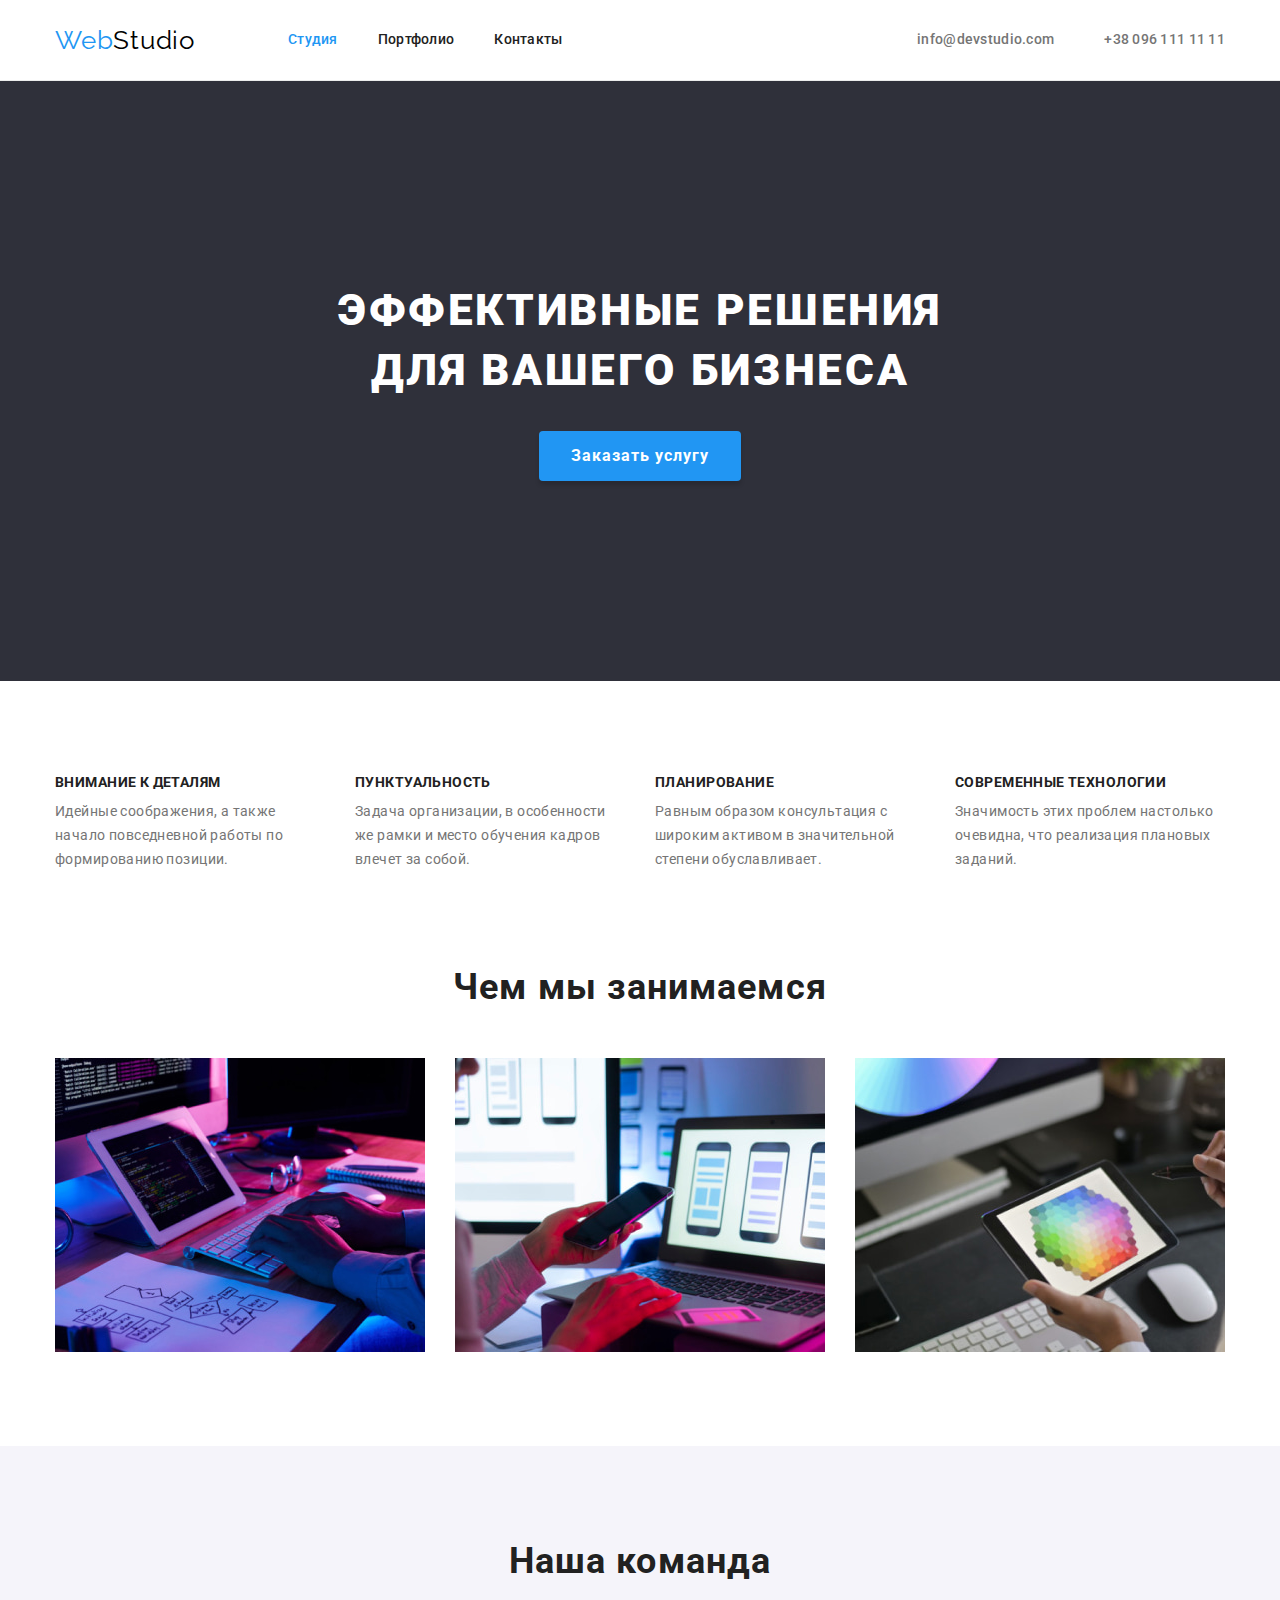
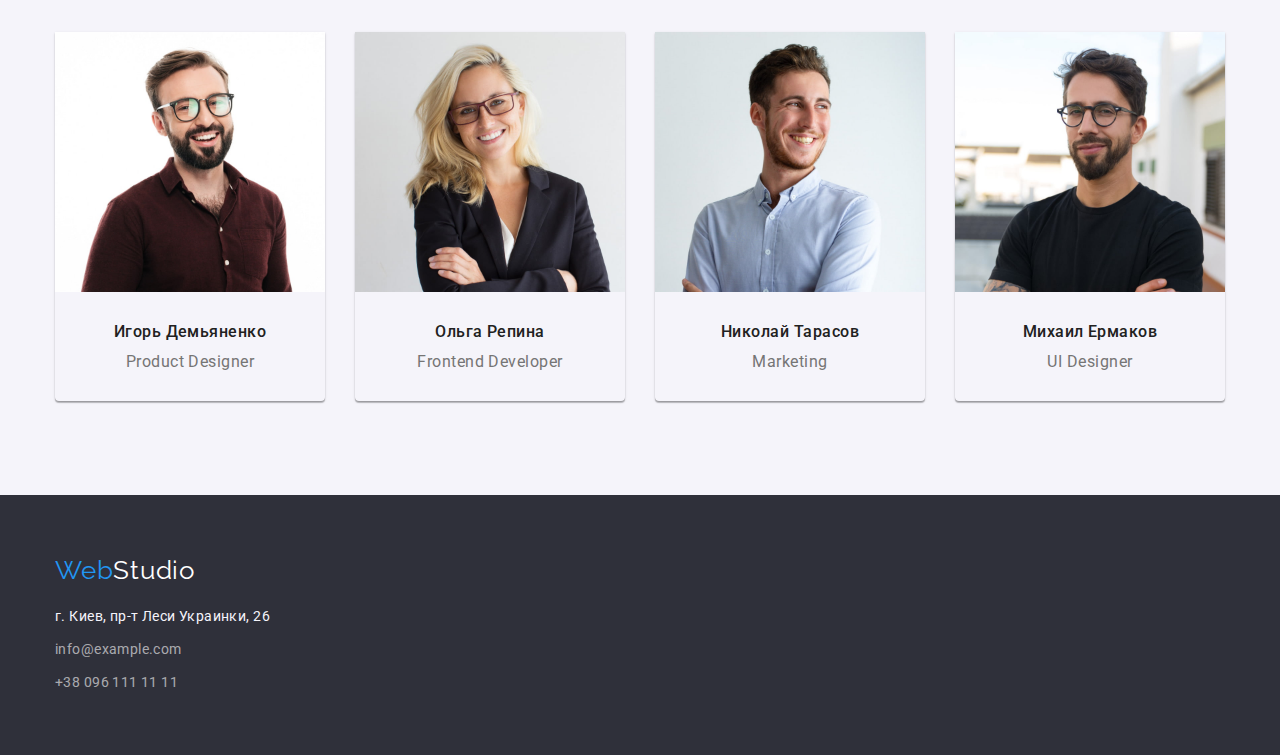
==== index.html @ ed841d20 "Start" ====
<!DOCTYPE html>
<html lang="ru">
  <head>
    <meta charset="UTF-8" />
    <meta http-equiv="X-UA-Compatible" content="IE=edge" />
    <meta name="viewport" content="width=device-width, initial-scale=1.0" />
    <title>Студия</title>
    <link rel="preconnect" href="https://fonts.googleapis.com" />
    <link rel="preconnect" href="https://fonts.gstatic.com" crossorigin />
    <link
      href="https://fonts.googleapis.com/css2?family=Raleway:wght@700&family=Roboto:wght@400;500;700;900&display=swap"
      rel="stylesheet"
    />
    <link
      href="https://cdn.jsdelivr.net/npm/modern-normalize@1.1.0/modern-normalize.min.css"
      rel="stylesheet"
    />
    <link rel="stylesheet" href="./css/styles.css" />
  </head>
  <body>
    <!--header-->
    <header class="header">
      <div class="container header-container">
        <a class="logo link" href="./index.html" lang="en"
          ><span class="logo-blue">Web</span>Studio</a
        >
        <nav class="nav">
          <ul class="nav-list list">
            <li class="nav-item">
              <a class="nav-link link current" href="./index.html">Студия</a>
            </li>
            <li class="nav-item"><a class="nav-link link" href="./portfolio.html">Портфолио</a></li>
            <li class="nav-item"><a class="nav-link link" href="">Контакты</a></li>
          </ul>
        </nav>
        <ul class="contacts list">
          <li class="contacts-mail">
            <a class="nav-link contact-link link" href="mailto:info@devstudio.com"
              >info@devstudio.com</a
            >
          </li>
          <li class="contacts-tel">
            <a class="nav-link contact-link link" href="tel:+380961111111">+38 096 111 11 11</a>
          </li>
        </ul>
      </div>
    </header>

    <!--content-->
    <main>
      <!--Main banner-->
      <section class="hero">
        <div class="container hero-container">
          <h1 class="hero-txt">Эффективные решения для вашего бизнеса</h1>
          <button class="hero-batton" type="button">Заказать услугу</button>
        </div>
      </section>

      <!-- benefits -->
      <section class="benefits section">
        <div class="container">
          <h2 class="visually-hidden">Наши преимущества</h2>
          <ul class="benefits-list list">
            <li class="benefits-item">
              <h3 class="benefits-title">Внимание к деталям</h3>
              <p class="benefits-txt">
                Идейные соображения, а также начало повседневной работы по формированию позиции.
              </p>
            </li>
            <li class="benefits-item">
              <h3 class="benefits-title">Пунктуальность</h3>
              <p class="benefits-txt">
                Задача организации, в особенности же рамки и место обучения кадров влечет за собой.
              </p>
            </li>
            <li class="benefits-item">
              <h3 class="benefits-title">Планирование</h3>
              <p class="benefits-txt">
                Равным образом консультация с широким активом в значительной степени обуславливает.
              </p>
            </li>
            <li class="benefits-item">
              <h3 class="benefits-title">Современные технологии</h3>
              <p class="benefits-txt">
                Значимость этих проблем настолько очевидна, что реализация плановых заданий.
              </p>
            </li>
          </ul>
        </div>
      </section>

      <!-- our work -->
      <section class="work section">
        <div class="container">
          <h2 class="work-title">Чем мы занимаемся</h2>
          <ul class="work-list list">
            <li class="work-item">
              <img
                src="./images/our_work/img_2_1.jpg"
                alt="разработка кода десктопных приложений"
                width="370"
                height="294"
              />
            </li>
            <li class="work-item">
              <img
                src="./images/our_work/img_2_2.jpg"
                alt="разработка мобильных приложений"
                width="370"
                height="294"
              />
            </li>
            <li class="work-item">
              <img
                src="./images/our_work/img_2_3.jpg"
                alt="разработка дизайна"
                width="370"
                height="294"
              />
            </li>
          </ul>
        </div>
      </section>

      <!-- our team -->
      <section class="team section">
        <div class="container">
          <h2 class="team-title">Наша команда</h2>
          <ul class="team-list list">
            <li class="team-item">
              <img
                src="./images/our_team/img_3_1.jpg"
                alt="мужчина в очках и бородой"
                width="270"
                height="260"
              />
              <div class="team-content">
                <h3 class="team-name">Игорь Демьяненко</h3>
                <p class="team-txt" lang="en">Product Designer</p>
              </div>
            </li>
            <li class="team-item">
              <img
                src="./images/our_team/img_3_2.jpg"
                alt="женщина блондинка в очках"
                width="270"
                height="260"
              />
              <div class="team-content">
                <h3 class="team-name">Ольга Репина</h3>
                <p class="team-txt" lang="en">Frontend Developer</p>
              </div>
            </li>
            <li class="team-item">
              <img
                src="./images/our_team/img_3_3.jpg"
                alt="мужчина с улыбкой"
                width="270"
                height="260"
              />
              <div class="team-content">
                <h3 class="team-name">Николай Тарасов</h3>
                <p class="team-txt" lang="en">Marketing</p>
              </div>
            </li>
            <li class="team-item">
              <img
                src="./images/our_team/img_3_4.jpg"
                alt="тщеславний мужик в очках и бородой"
                width="270"
                height="260"
              />
              <div class="team-content">
                <h3 class="team-name">Михаил Ермаков</h3>
                <p class="team-txt" lang="en">UI Designer</p>
              </div>
            </li>
          </ul>
        </div>
      </section>
    </main>

    <!--footer-->
    <footer class="footer">
      <div class="container">
        <a class="logo logo-footer link" href="./index.html">
          <span class="logo-blue">Web</span>Studio</a
        >
        <address class="address">
          <p class="address-fact">г. Киев, пр-т Леси Украинки, 26</p>
          <ul class="address-list list">
            <li class="footer-contact">
              <a class="footer-link link" href="mailto:info@devstudio.com">info@example.com</a>
            </li>
            <li class="footer-contact">
              <a class="footer-link link" href="tel:+380961111111">+38 096 111 11 11</a>
            </li>
          </ul>
        </address>
      </div>
    </footer>
  </body>
</html>
---- css/styles.css ----
:root {
    /* fonts */
    --main-font: 'Roboto', sans-serif;
    --logo-font: 'Raleway', sans-serif;

    /* colors fonts */
    --logo-blue: #2196F3;
    --logo-dark: #000000;
    --txt-header: #212121;
    --txt-header-contact: #757575;
    --txt-header-hover: #2196F3;
    --txt-hero: #FFFFFF;
    --link-footer: rgba(255, 255, 255, 0.6);

    /* background-color */
    
    --main-backbackground: #FFFFFF;
    --secondary-backbackground: #F5F4FA;
    --hero-background: #2F303A;
    --hero-button: #2196F3;
    --hero-button-hover: #188CE8;

}

body {
    font-family: var(--main-font);
    color: var(--txt-header);
    background-color: var(--main-backbackground);
}


h1,
h2,
h3,
p {
    margin-top: 0;
}

h1:last-child,
h2:last-child,
h3:last-child,
p:last-child {
    margin-bottom: 0;
}

img {
    display: block;
    max-width: 100%;
    height: auto;
}

.list {
    list-style: none;
    padding-left: 0;
    margin-top: 0;
    margin-bottom: 0;
}

.link {
    text-decoration: none;
}

.container {
    width: 1200px;
    padding-left: 15px;
    padding-right: 15px;
    margin-left: auto;
    margin-right: auto;
}

.section {
    padding-top: 94px;
    padding-bottom: 94px;
}

.visually-hidden {
    position: absolute;
    width: 1px;
    height: 1px;
    margin: -1px;
    border: 0;
    padding: 0;
    white-space: nowrap;
    clip-path: inset(100%);
    clip: rect(0 0 0 0);
    overflow: hidden;
}

/* header */
.header {
    border-bottom: 1px solid #ececec;
}

.header-container {
    display: flex;
    align-items: center;
}

.logo {
    margin-right: 93px;

    font-family: var(--logo-font);
    color: var(--logo-dark);
    font-size: 26px;
    line-height: 1.19;
    letter-spacing: 0.03em;
}

.logo-blue {
    color: var(--logo-blue);
}

.nav-list {
    display: flex;

}

.nav-item {
    margin-right: 40px;
}

.nav-item:last-child {
    margin-right: 0;
}

.nav-link {
    display: block;
    padding-top: 32px;
    padding-bottom: 32px;

    color: var(--txt-header);
    font-style: normal;
    font-weight: 500;
    font-size: 14px;
    line-height: 1.14;
    letter-spacing: 0.02em;
}

.nav-link:hover,
.nav-link:focus {
    color: var(--txt-header-hover);
}

.contacts {
    display: flex;
    margin-left: auto;
}

.contact-link {
    margin-left: 50px;

    color: var(--txt-header-contact);
}

.nav-link.current {
    color: var(--logo-blue);
}

/* hero */
.hero {
    background-color: var(--hero-background);
}

.hero-container {
    padding: 200px 0;
}

.hero-txt {
    max-width: 696px;
    margin-left: auto;
    margin-right: auto;
    margin-bottom: 30px;

    color: var(--txt-hero);
    font-weight: 900;
    font-size: 44px;
    line-height: 1.36;
    text-align: center;
    letter-spacing: 0.06em;
    text-transform: uppercase;
}

.hero-batton {
    max-width: 350px;
    min-width: 200px;

    padding: 10px 32px;
    margin-left: auto;
    margin-right: auto;

    box-shadow: 0px 4px 4px rgba(0, 0, 0, 0.15);
    border: none;
    border-radius: 4px;


    font-family: var(--main-font);
    background-color: var(--hero-button);
    color: var(--txt-hero);
    font-weight: bold;
    font-size: 16px;
    line-height: 1.87;
    display: flex;
    align-items: center;
    text-align: center;
    letter-spacing: 0.06em;
    cursor: pointer;
}

.hero-batton:hover,
.hero-batton:focus {
    background-color: var(--hero-button-hover);
}


/* benefits */

.benefits {
    padding-bottom: 0;
}

.benefits-list {
    display: flex;
}

.benefits-item {
    margin-right: 30px;
    flex-basis: calc((100% - 90px) / 4);
}

.benefits-item:last-child {
    margin-right: 0;
}

.benefits-title {
    margin-bottom: 10px;

    font-weight: 700;
    font-size: 14px;
    line-height: 1.14;
    letter-spacing: 0.03em;
    text-transform: uppercase;
}

.benefits-txt {
    color: var(--txt-header-contact);
    font-weight: 400;
    font-size: 14px;
    line-height: 1.71;
    letter-spacing: 0.03em;
}

/* work */

.work-title {
    margin-bottom: 50px;

    font-family: 'Roboto';
    font-weight: 700;
    font-size: 36px;
    line-height: 1.17;
    text-align: center;
    letter-spacing: 0.03em;
}

.work-list {
    display: flex;
}

.work-item {
margin-right: 30px;
flex-basis: calc((100% - 60px) / 3);
}

.work-item:last-child {
    margin-right: 0;
 }


/* team */

.team {
    background-color: var(--secondary-backbackground);
}

.team-title {
    margin-bottom: 50px;

    font-family: 'Roboto';
    font-weight: 700;
    font-size: 36px;
    line-height: 1.17;
    text-align: center;
    letter-spacing: 0.03em;
}

.team-list {
    display: flex;
}

.team-item {
    margin-right: 30px;
    flex-basis: calc((100% - 90px) / 4);

    box-shadow: 0px 1px 3px rgba(0, 0, 0, 0.12), 0px 1px 1px rgba(0, 0, 0, 0.14), 0px 2px 1px rgba(0, 0, 0, 0.2);
    border-radius: 0px 0px 4px 4px;
}

.team-item:last-child {
    margin-right: 0;
}

.team-content {
    padding: 30px 0;
}

.team-name {
    margin-bottom: 10px;

    font-weight: 500;
    font-size: 16px;
    line-height: 1.19;
    text-align: center;
    letter-spacing: 0.03em;
}

.team-txt {
    color: var(--txt-header-contact);
    font-weight: 400;
    font-size: 16px;
    line-height: 1.19;
    text-align: center;
    letter-spacing: 0.03em;
}

/* footer */

.footer {
    padding: 60px 0;

    background-color: var(--hero-background);
}

.logo-footer {
    display: block;
    margin-right: 0;
    margin-bottom: 20px;

    color: var(--main-backbackground);
}

.footer-link {
    color: var(--link-footer);
    font-weight: 400;
    font-size: 14px;
    line-height: 1.71;
    letter-spacing: 0.03em;
}

.footer-link:hover,
.footer-link:focus {
    color: var(--txt-header-hover);
}

.address {

    color: var(--secondary-backbackground);
    font-style: normal;
    font-weight: 400;
    font-size: 14px;
    line-height: 1.71;
    letter-spacing: 0.03em;
}

.address-fact,
.footer-contact {
    margin-bottom: 9px;
}

.footer-contact:last-child {
    margin-bottom: 0;
}

/* portfolio */

.porfolio-buttons {
    display: flex;
    justify-content: center;

    margin-bottom: 50px;
}

.portfolio-btitem {
    margin-right: 8px;
}

.porfolio-btitem:last-child {
    margin-right: 0;
}

.porfolio-button {
    padding: 6px 22px;
    
    background-color: var(--secondary-backbackground);
    font-weight: 500;
    font-size: 16px;
    line-height: 1.62;
    text-align: center;
    letter-spacing: 0.03em;
    cursor: pointer;

    border-radius: 4px;
    border: none;
}

.porfolio-button:hover,
.porfolio-button:focus {
    background-color: var(--hero-button);
    color: var(--main-backbackground);
}

.portfolio-cards {
    display: flex;
    flex-wrap: wrap;
}

.porfolio-card {
    margin-right: 30px;
    margin-bottom: 30px;
    flex-basis: calc((100% - 60px) / 3);

}

.porfolio-card:nth-child(3n) {
    margin-right: 0;
}

.porfolio-card:nth-last-child(-n+3) {
    margin-bottom: 0;
}

.porfolio-content {
    padding: 20px 24px;

    border: 1px solid #EEEEEE;
    border-top: none;
}

.porfolio-card-title {
    margin-bottom: 4px;

    color: var(--txt-header);
    font-style: normal;
    font-weight: 700;
    font-size: 18px;
    line-height: 2;
    letter-spacing: 0.06em;
}

.porfolio-card-txt {
    color: var(--txt-header-contact);
    font-weight: 400;
    font-size: 16px;
    line-height: 1.88;
    letter-spacing: 0.03em;
}
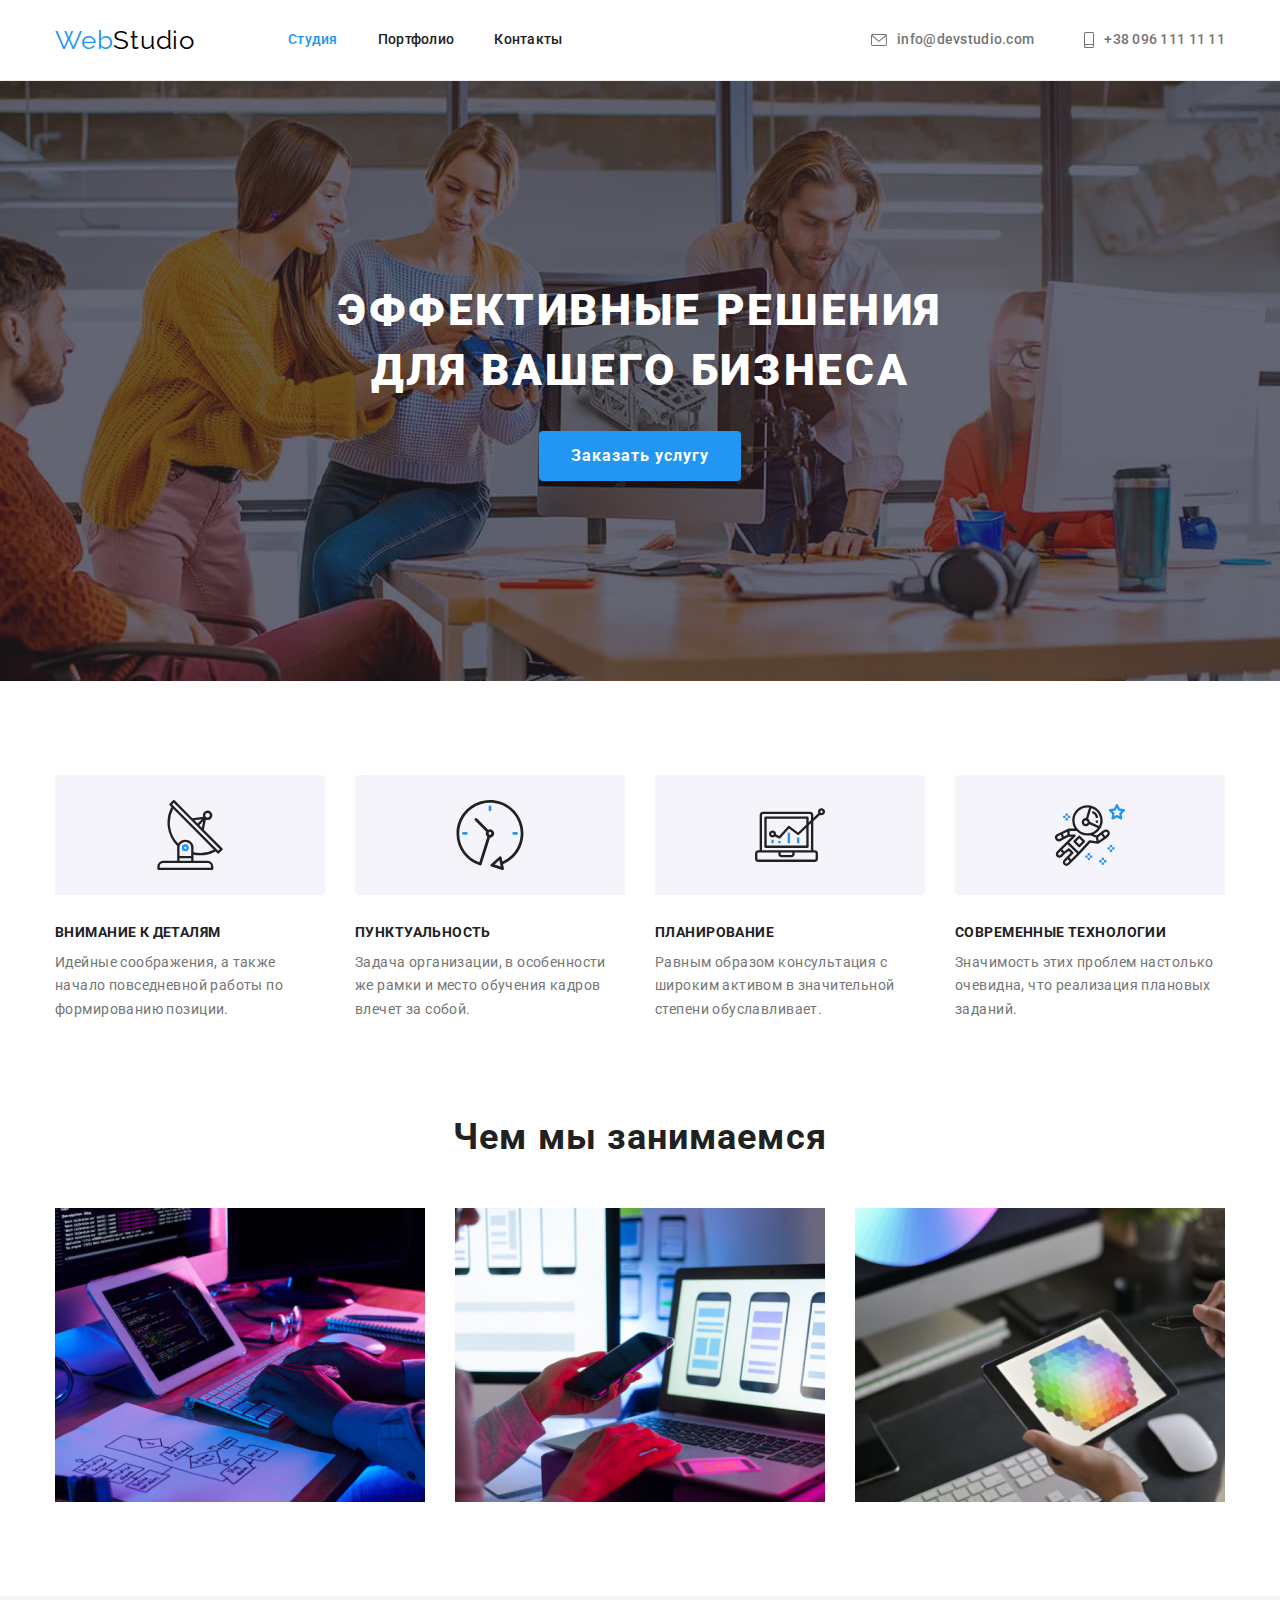
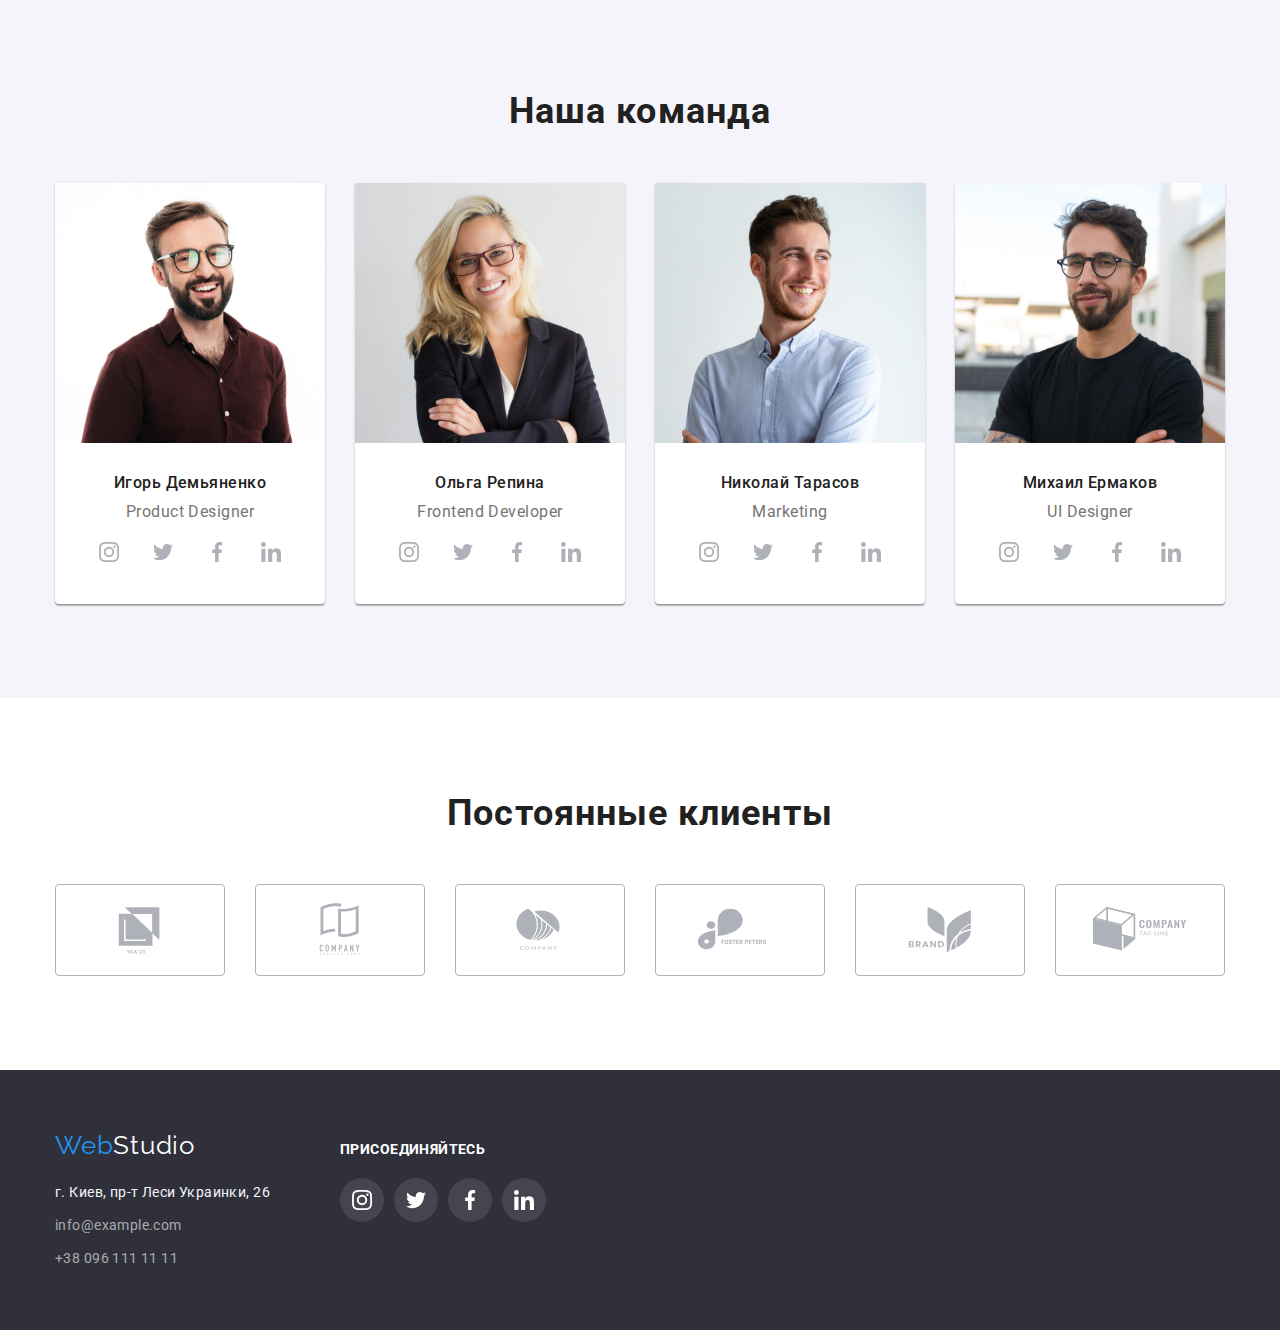
==== commit 1f492024: "finish" ====
--- a/index.html
+++ b/index.html
@@ -35,12 +35,20 @@
         </nav>
         <ul class="contacts list">
           <li class="contacts-mail">
-            <a class="nav-link contact-link link" href="mailto:info@devstudio.com"
-              >info@devstudio.com</a
+            <a class="nav-link contact-link link" href="mailto:info@devstudio.com">
+              <svg class="header-icon" width="16" height="12">
+                <use href="./images/icons.svg#envelope-hover"></use>
+              </svg>
+              info@devstudio.com</a
             >
           </li>
           <li class="contacts-tel">
-            <a class="nav-link contact-link link" href="tel:+380961111111">+38 096 111 11 11</a>
+            <a class="nav-link contact-link link" href="tel:+380961111111">
+              <svg class="header-icon" width="10" height="16">
+                <use href="./images/icons.svg#smartphone"></use>
+              </svg>
+              +38 096 111 11 11</a
+            >
           </li>
         </ul>
       </div>
@@ -50,7 +58,7 @@
     <main>
       <!--Main banner-->
       <section class="hero">
-        <div class="container hero-container">
+        <div class="container">
           <h1 class="hero-txt">Эффективные решения для вашего бизнеса</h1>
           <button class="hero-batton" type="button">Заказать услугу</button>
         </div>
@@ -62,24 +70,44 @@
           <h2 class="visually-hidden">Наши преимущества</h2>
           <ul class="benefits-list list">
             <li class="benefits-item">
+              <div class="benefits-devs">
+                <svg class="benefits-icon" width="70" height="70">
+                  <use href="./images/icons.svg#antenna"></use>
+                </svg>
+              </div>
               <h3 class="benefits-title">Внимание к деталям</h3>
               <p class="benefits-txt">
                 Идейные соображения, а также начало повседневной работы по формированию позиции.
               </p>
             </li>
             <li class="benefits-item">
+              <div class="benefits-devs">
+                <svg class="benefits-icon" width="70" height="70">
+                  <use href="./images/icons.svg#clock"></use>
+                </svg>
+              </div>
               <h3 class="benefits-title">Пунктуальность</h3>
               <p class="benefits-txt">
                 Задача организации, в особенности же рамки и место обучения кадров влечет за собой.
               </p>
             </li>
             <li class="benefits-item">
+              <div class="benefits-devs">
+                <svg class="benefits-icon" width="70" height="70">
+                  <use href="./images/icons.svg#diagram"></use>
+                </svg>
+              </div>
               <h3 class="benefits-title">Планирование</h3>
               <p class="benefits-txt">
                 Равным образом консультация с широким активом в значительной степени обуславливает.
               </p>
             </li>
             <li class="benefits-item">
+              <div class="benefits-devs">
+                <svg class="benefits-icon" width="70" height="70">
+                  <use href="./images/icons.svg#astronaut"></use>
+                </svg>
+              </div>
               <h3 class="benefits-title">Современные технологии</h3>
               <p class="benefits-txt">
                 Значимость этих проблем настолько очевидна, что реализация плановых заданий.
@@ -137,6 +165,36 @@
               <div class="team-content">
                 <h3 class="team-name">Игорь Демьяненко</h3>
                 <p class="team-txt" lang="en">Product Designer</p>
+                <ul class="team-social list">
+                  <li class="team-social-item">
+                    <a class="team-social-link link" href="" aria-label="Instagram">
+                      <svg class="team-social-icon" width="20" height="20">
+                        <use href="./images/icons.svg#instagram"></use>
+                      </svg>
+                    </a>
+                  </li>
+                  <li class="team-social-item">
+                    <a class="team-social-link link" href="" aria-label="Instagram">
+                      <svg class="team-social-icon" width="20" height="20">
+                        <use href="./images/icons.svg#twitter"></use>
+                      </svg>
+                    </a>
+                  </li>
+                  <li class="team-social-item">
+                    <a class="team-social-link link" href="" aria-label="Instagram">
+                      <svg class="team-social-icon" width="20" height="20">
+                        <use href="./images/icons.svg#facebook"></use>
+                      </svg>
+                    </a>
+                  </li>
+                  <li class="team-social-item">
+                    <a class="team-social-link link" href="" aria-label="Instagram">
+                      <svg class="team-social-icon" width="20" height="20">
+                        <use href="./images/icons.svg#linkedin"></use>
+                      </svg>
+                    </a>
+                  </li>
+                </ul>
               </div>
             </li>
             <li class="team-item">
@@ -149,6 +207,36 @@
               <div class="team-content">
                 <h3 class="team-name">Ольга Репина</h3>
                 <p class="team-txt" lang="en">Frontend Developer</p>
+                <ul class="team-social list">
+                  <li class="team-social-item">
+                    <a class="team-social-link link" href="" aria-label="Instagram">
+                      <svg class="team-social-icon" width="20" height="20">
+                        <use href="./images/icons.svg#instagram"></use>
+                      </svg>
+                    </a>
+                  </li>
+                  <li class="team-social-item">
+                    <a class="team-social-link link" href="" aria-label="Instagram">
+                      <svg class="team-social-icon" width="20" height="20">
+                        <use href="./images/icons.svg#twitter"></use>
+                      </svg>
+                    </a>
+                  </li>
+                  <li class="team-social-item">
+                    <a class="team-social-link link" href="" aria-label="Instagram">
+                      <svg class="team-social-icon" width="20" height="20">
+                        <use href="./images/icons.svg#facebook"></use>
+                      </svg>
+                    </a>
+                  </li>
+                  <li class="team-social-item">
+                    <a class="team-social-link link" href="" aria-label="Instagram">
+                      <svg class="team-social-icon" width="20" height="20">
+                        <use href="./images/icons.svg#linkedin"></use>
+                      </svg>
+                    </a>
+                  </li>
+                </ul>
               </div>
             </li>
             <li class="team-item">
@@ -161,6 +249,36 @@
               <div class="team-content">
                 <h3 class="team-name">Николай Тарасов</h3>
                 <p class="team-txt" lang="en">Marketing</p>
+                <ul class="team-social list">
+                  <li class="team-social-item">
+                    <a class="team-social-link link" href="" aria-label="Instagram">
+                      <svg class="team-social-icon" width="20" height="20">
+                        <use href="./images/icons.svg#instagram"></use>
+                      </svg>
+                    </a>
+                  </li>
+                  <li class="team-social-item">
+                    <a class="team-social-link link" href="" aria-label="Instagram">
+                      <svg class="team-social-icon" width="20" height="20">
+                        <use href="./images/icons.svg#twitter"></use>
+                      </svg>
+                    </a>
+                  </li>
+                  <li class="team-social-item">
+                    <a class="team-social-link link" href="" aria-label="Instagram">
+                      <svg class="team-social-icon" width="20" height="20">
+                        <use href="./images/icons.svg#facebook"></use>
+                      </svg>
+                    </a>
+                  </li>
+                  <li class="team-social-item">
+                    <a class="team-social-link link" href="" aria-label="Instagram">
+                      <svg class="team-social-icon" width="20" height="20">
+                        <use href="./images/icons.svg#linkedin"></use>
+                      </svg>
+                    </a>
+                  </li>
+                </ul>
               </div>
             </li>
             <li class="team-item">
@@ -173,6 +291,36 @@
               <div class="team-content">
                 <h3 class="team-name">Михаил Ермаков</h3>
                 <p class="team-txt" lang="en">UI Designer</p>
+                <ul class="team-social list">
+                  <li class="team-social-item">
+                    <a class="team-social-link link" href="" aria-label="Instagram">
+                      <svg class="team-social-icon" width="20" height="20">
+                        <use href="./images/icons.svg#instagram"></use>
+                      </svg>
+                    </a>
+                  </li>
+                  <li class="team-social-item">
+                    <a class="team-social-link link" href="" aria-label="Instagram">
+                      <svg class="team-social-icon" width="20" height="20">
+                        <use href="./images/icons.svg#twitter"></use>
+                      </svg>
+                    </a>
+                  </li>
+                  <li class="team-social-item">
+                    <a class="team-social-link link" href="" aria-label="Instagram">
+                      <svg class="team-social-icon" width="20" height="20">
+                        <use href="./images/icons.svg#facebook"></use>
+                      </svg>
+                    </a>
+                  </li>
+                  <li class="team-social-item">
+                    <a class="team-social-link link" href="" aria-label="Instagram">
+                      <svg class="team-social-icon" width="20" height="20">
+                        <use href="./images/icons.svg#linkedin"></use>
+                      </svg>
+                    </a>
+                  </li>
+                </ul>
               </div>
             </li>
           </ul>
@@ -180,23 +328,109 @@
       </section>
     </main>
 
+    <!-- client -->
+    <section class="client section">
+      <div class="container">
+        <h2 class="client-title">Постоянные клиенты</h2>
+        <ul class="client-list list">
+          <li class="client-item">
+            <a class="client-link link" href="">
+              <svg class="client-icon" width="106" height="60">
+                <use href="./images/icons.svg#logo-1"></use>
+              </svg>
+            </a>
+          </li>
+          <li class="client-item">
+            <a class="client-link link" href="">
+              <svg class="client-icon" width="106" height="60">
+                <use href="./images/icons.svg#logo-2"></use>
+              </svg>
+            </a>
+          </li>
+          <li class="client-item">
+            <a class="client-link link" href="">
+              <svg class="client-icon" width="106" height="60">
+                <use href="./images/icons.svg#logo-3"></use>
+              </svg>
+            </a>
+          </li>
+          <li class="client-item">
+            <a class="client-link link" href="">
+              <svg class="client-icon" width="106" height="60">
+                <use href="./images/icons.svg#logo-4"></use>
+              </svg>
+            </a>
+          </li>
+          <li class="client-item">
+            <a class="client-link link" href="">
+              <svg class="client-icon" width="106" height="60">
+                <use href="./images/icons.svg#logo-5"></use>
+              </svg>
+            </a>
+          </li>
+          <li class="client-item">
+            <a class="client-link link" href="">
+              <svg class="client-icon" width="106" height="60">
+                <use href="./images/icons.svg#logo-6"></use>
+              </svg>
+            </a>
+          </li>
+        </ul>
+      </div>
+    </section>
+
     <!--footer-->
     <footer class="footer">
-      <div class="container">
-        <a class="logo logo-footer link" href="./index.html">
-          <span class="logo-blue">Web</span>Studio</a
-        >
-        <address class="address">
-          <p class="address-fact">г. Киев, пр-т Леси Украинки, 26</p>
-          <ul class="address-list list">
-            <li class="footer-contact">
-              <a class="footer-link link" href="mailto:info@devstudio.com">info@example.com</a>
-            </li>
-            <li class="footer-contact">
-              <a class="footer-link link" href="tel:+380961111111">+38 096 111 11 11</a>
+      <div class="container footer-container">
+        <div class="logo-address">
+          <a class="logo logo-footer link" href="./index.html">
+            <span class="logo-blue">Web</span>Studio</a
+          >
+          <address class="address">
+            <p class="address-fact">г. Киев, пр-т Леси Украинки, 26</p>
+            <ul class="address-list list">
+              <li class="footer-contact">
+                <a class="footer-link link" href="mailto:info@devstudio.com">info@example.com</a>
+              </li>
+              <li class="footer-contact">
+                <a class="footer-link link" href="tel:+380961111111">+38 096 111 11 11</a>
+              </li>
+            </ul>
+          </address>
+        </div>
+        <div class="footer-social">
+          <p class="footer-social-text">присоединяйтесь</p>
+          <ul class="footer-social-list list">
+            <li class="footer-social-item">
+              <a class="footer-social-link link" href="" aria-label="Instagram">
+                <svg class="footer-social-icon" width="20" height="20">
+                  <use href="./images/icons.svg#instagram"></use>
+                </svg>
+              </a>
+            </li>
+            <li class="footer-social-item">
+              <a class="footer-social-link link" href="" aria-label="Instagram">
+                <svg class="footer-social-icon" width="20" height="20">
+                  <use href="./images/icons.svg#twitter"></use>
+                </svg>
+              </a>
+            </li>
+            <li class="footer-social-item">
+              <a class="footer-social-link link" href="" aria-label="Instagram">
+                <svg class="footer-social-icon" width="20" height="20">
+                  <use href="./images/icons.svg#facebook"></use>
+                </svg>
+              </a>
+            </li>
+            <li class="footer-social-item">
+              <a class="footer-social-link link" href="" aria-label="Instagram">
+                <svg class="footer-social-icon" width="20" height="20">
+                  <use href="./images/icons.svg#linkedin"></use>
+                </svg>
+              </a>
             </li>
           </ul>
-        </address>
+        </div>
       </div>
     </footer>
   </body>
--- a/css/styles.css
+++ b/css/styles.css
@@ -19,6 +19,10 @@
     --hero-background: #2F303A;
     --hero-button: #2196F3;
     --hero-button-hover: #188CE8;
+    --link-social: rgba(255, 255, 255, 0.1);
+
+    /* icon-color */
+    --icon-social: #AFB1B8;
 
 }
 
@@ -147,9 +151,16 @@
 }
 
 .contact-link {
+    display: flex;
+    align-items: center;
     margin-left: 50px;
 
     color: var(--txt-header-contact);
+}
+
+.header-icon {
+    margin-right: 10px;
+    fill: currentColor;
 }
 
 .nav-link.current {
@@ -158,11 +169,18 @@
 
 /* hero */
 .hero {
+    padding: 200px 0;
+    max-width: 1600px;
+    margin-left: auto;
+    margin-right: auto;
     background-color: var(--hero-background);
-}
-
-.hero-container {
-    padding: 200px 0;
+    background-image: linear-gradient(to right,
+     rgba(47, 48, 58, 0.4),
+     rgba(47, 48, 58, 0.4)),
+     url(../images/background/img-back.jpg);
+    background-repeat: no-repeat;
+    background-size: cover;
+    background-position: center;
 }
 
 .hero-txt {
@@ -231,6 +249,23 @@
     margin-right: 0;
 }
 
+.benefits-devs {
+    display: flex;
+    justify-content: center;
+    align-items: center;
+    width: 270px;
+    height: 120px;
+    
+    margin-bottom: 30px;
+
+    background-color: var(--secondary-backbackground);
+    border-radius: 4px;
+}
+
+.benefits-icon {
+    fill: var(--txt-header);
+}
+
 .benefits-title {
     margin-bottom: 10px;
 
@@ -301,6 +336,8 @@
     margin-right: 30px;
     flex-basis: calc((100% - 90px) / 4);
 
+    background-color: var(--main-backbackground);
+
     box-shadow: 0px 1px 3px rgba(0, 0, 0, 0.12), 0px 1px 1px rgba(0, 0, 0, 0.14), 0px 2px 1px rgba(0, 0, 0, 0.2);
     border-radius: 0px 0px 4px 4px;
 }
@@ -310,7 +347,7 @@
 }
 
 .team-content {
-    padding: 30px 0;
+    padding: 30px 32px;
 }
 
 .team-name {
@@ -324,6 +361,8 @@
 }
 
 .team-txt {
+    margin-bottom: 9px;
+
     color: var(--txt-header-contact);
     font-weight: 400;
     font-size: 16px;
@@ -332,12 +371,106 @@
     letter-spacing: 0.03em;
 }
 
+.team-social {
+    display: flex;
+}
+
+.team-social-item {
+    margin-right: 10px;
+    flex-basis: calc((100% - 30px) / 4);
+}
+
+.team-social-item:last-child {
+    margin-right: 0;
+}
+
+.team-social-link {
+    display: flex;
+    justify-content: center;
+    align-items: center;
+    height: 44px;
+    width: 44px;
+    color: var(--icon-social);
+    border-radius: 50%;
+    background-color: var(--main-backbackground);
+}
+
+.team-social-link:hover,
+.team-social-link:focus {
+    color: var(--main-backbackground);
+    background-color: var(--hero-button);
+}
+
+.team-social-icon {
+    fill: currentColor;
+}
+
+/* client */
+
+.client-title {
+    margin-bottom: 50px;
+    
+    font-family: 'Roboto';
+    font-weight: 700;
+    font-size: 36px;
+    line-height: 1.17;
+    text-align: center;
+    letter-spacing: 0.03em;
+}
+
+.client-list {
+    display: flex;
+}
+
+.client-item {
+    margin-right: 30px;
+    flex-basis: calc((100% - 150px) / 6);
+}
+
+.client-item:last-child {
+    margin-right: 0;
+}
+
+.client-link {
+    display: flex;
+    justify-content: center;
+    align-items: center;
+    height: 92px;
+    width: 170px;
+    color: var(--icon-social);
+    background-color: var(--main-backbackground);
+
+    border: 1px solid var(--icon-social);
+    border-radius: 4px;
+}
+
+.client-link:hover,
+.client-link:focus {
+    color: var(--hero-button);
+    border: 1px solid var(--hero-button);
+}
+
+.client-icon {
+fill: currentColor;
+}
+
+
 /* footer */
 
 .footer {
     padding: 60px 0;
 
     background-color: var(--hero-background);
+}
+
+.footer-container {
+    display: flex;
+    align-items: baseline;
+}
+
+.logo-address {
+    margin-right: 70px;
+    
 }
 
 .logo-footer {
@@ -378,6 +511,51 @@
 
 .footer-contact:last-child {
     margin-bottom: 0;
+}
+
+.footer-social-text {
+    margin-bottom: 20px;
+
+
+    font-weight: 700;
+    font-size: 14px;
+    line-height: 1.14;
+    letter-spacing: 0.03em;
+    text-transform: uppercase;
+    color: var(--main-backbackground);
+}
+
+.footer-social-list {
+    display: flex;
+}
+
+.footer-social-item {
+    margin-right: 10px;
+    /* flex-basis: calc((100% - 30px) / 4); */
+}
+
+.footer-social-item:last-child {
+    margin-right: 0;
+}
+
+.footer-social-link {
+    display: flex;
+    justify-content: center;
+    align-items: center;
+    height: 44px;
+    width: 44px;
+    color: var(--main-backbackground);
+    border-radius: 50%;
+    background-color: var(--link-social);
+}
+
+.footer-social-link:hover,
+.footer-social-link:focus {
+    background-color: var(--hero-button);
+}
+
+.footer-social-icon {
+    fill: currentColor;
 }
 
 /* portfolio */
@@ -416,6 +594,9 @@
 .porfolio-button:focus {
     background-color: var(--hero-button);
     color: var(--main-backbackground);
+    box-shadow: 0px 3px 1px rgba(0, 0, 0, 0.1),
+     0px 1px 2px rgba(0, 0, 0, 0.08),
+     0px 2px 2px rgba(0, 0, 0, 0.12);
 }
 
 .portfolio-cards {
@@ -437,6 +618,18 @@
 .porfolio-card:nth-last-child(-n+3) {
     margin-bottom: 0;
 }
+
+.porfolio-link {
+display: block;
+}
+
+.porfolio-link:hover,
+.porfolio-link:focus {
+box-shadow: 0px 1px 1px rgba(0, 0, 0, 0.12),
+0px 4px 4px rgba(0, 0, 0, 0.06),
+1px 4px 6px rgba(0, 0, 0, 0.16);
+}
+
 
 .porfolio-content {
     padding: 20px 24px;
@@ -462,4 +655,4 @@
     font-size: 16px;
     line-height: 1.88;
     letter-spacing: 0.03em;
-}+}
